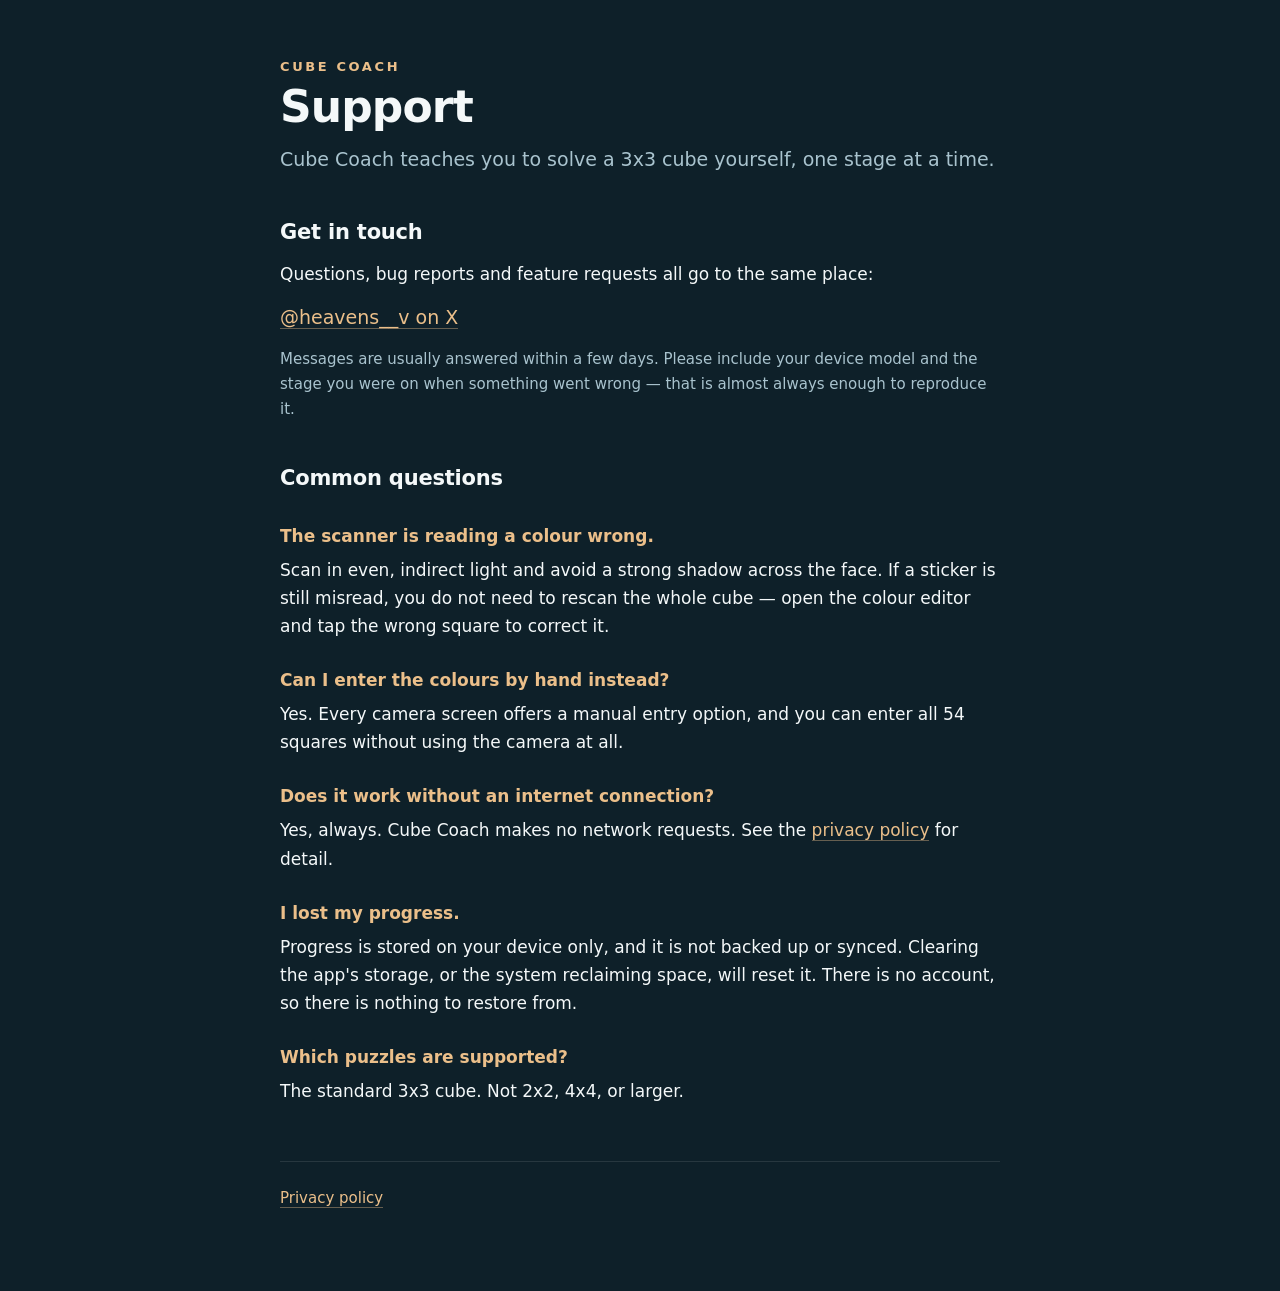
==== index.html @ 749befca "Add Cube Coach support and privacy pages Static site for the two URLs both app stores require. The p" ====
<!DOCTYPE html>
<html lang="en">
<head>
<meta charset="utf-8">
<meta name="viewport" content="width=device-width, initial-scale=1">
<title>Cube Coach — Support</title>
<link rel="stylesheet" href="style.css">
</head>
<body>
<main>
  <header>
    <p class="eyebrow">Cube Coach</p>
    <h1>Support</h1>
    <p class="lead">Cube Coach teaches you to solve a 3x3 cube yourself, one
    stage at a time.</p>
  </header>

  <section>
    <h2>Get in touch</h2>
    <p>Questions, bug reports and feature requests all go to the same place:</p>
    <p class="contact">
      <a href="https://x.com/heavens__v" rel="me noopener">@heavens__v on X</a>
    </p>
    <p class="muted">Messages are usually answered within a few days. Please
    include your device model and the stage you were on when something went
    wrong — that is almost always enough to reproduce it.</p>
  </section>

  <section>
    <h2>Common questions</h2>

    <h3>The scanner is reading a colour wrong.</h3>
    <p>Scan in even, indirect light and avoid a strong shadow across the face.
    If a sticker is still misread, you do not need to rescan the whole cube —
    open the colour editor and tap the wrong square to correct it.</p>

    <h3>Can I enter the colours by hand instead?</h3>
    <p>Yes. Every camera screen offers a manual entry option, and you can enter
    all 54 squares without using the camera at all.</p>

    <h3>Does it work without an internet connection?</h3>
    <p>Yes, always. Cube Coach makes no network requests. See the
    <a href="privacy.html">privacy policy</a> for detail.</p>

    <h3>I lost my progress.</h3>
    <p>Progress is stored on your device only, and it is not backed up or
    synced. Clearing the app's storage, or the system reclaiming space, will
    reset it. There is no account, so there is nothing to restore from.</p>

    <h3>Which puzzles are supported?</h3>
    <p>The standard 3x3 cube. Not 2x2, 4x4, or larger.</p>
  </section>

  <footer>
    <a href="privacy.html">Privacy policy</a>
  </footer>
</main>
</body>
</html>
---- style.css ----
:root {
  --ground: #0E2029;
  --raised: rgba(255, 255, 255, .05);
  --line: rgba(255, 255, 255, .1);
  --text: #F4F8F9;
  --muted: #A9C3CE;
  --sand: #EBBF8A;
  color-scheme: dark;
}

* { box-sizing: border-box; }

body {
  margin: 0;
  padding: 0 20px;
  background: var(--ground);
  color: var(--text);
  font: 400 17px/1.65 -apple-system, BlinkMacSystemFont, "Segoe UI", Roboto,
        system-ui, sans-serif;
  -webkit-font-smoothing: antialiased;
}

main {
  max-width: 720px;
  margin: 0 auto;
  padding: 56px 0 80px;
}

header { margin-bottom: 40px; }

.eyebrow {
  margin: 0 0 6px;
  font-size: 13px;
  font-weight: 700;
  letter-spacing: .2em;
  text-transform: uppercase;
  color: var(--sand);
}

h1 {
  margin: 0 0 12px;
  font-size: clamp(32px, 7vw, 44px);
  line-height: 1.1;
  letter-spacing: -.02em;
}

h2 {
  margin: 40px 0 10px;
  font-size: 21px;
  letter-spacing: -.01em;
}

h3 {
  margin: 26px 0 6px;
  font-size: 17px;
  color: var(--sand);
}

p { margin: 0 0 14px; }

.lead { font-size: 19px; color: var(--muted); }
.muted { color: var(--muted); font-size: 15px; }

.callout {
  margin: 28px 0 8px;
  padding: 20px 22px;
  background: rgba(235, 191, 138, .1);
  border: 1px solid rgba(235, 191, 138, .3);
  border-radius: 16px;
}
.callout p { margin: 0; }

.contact { font-size: 19px; }

code {
  padding: 2px 6px;
  background: var(--raised);
  border: 1px solid var(--line);
  border-radius: 6px;
  font-size: .88em;
}

a { color: var(--sand); text-decoration: none; border-bottom: 1px solid rgba(235, 191, 138, .4); }
a:hover { color: #F5D6AE; }

footer {
  margin-top: 56px;
  padding-top: 24px;
  border-top: 1px solid var(--line);
  font-size: 15px;
}

@media (prefers-reduced-motion: no-preference) {
  html { scroll-behavior: smooth; }
}
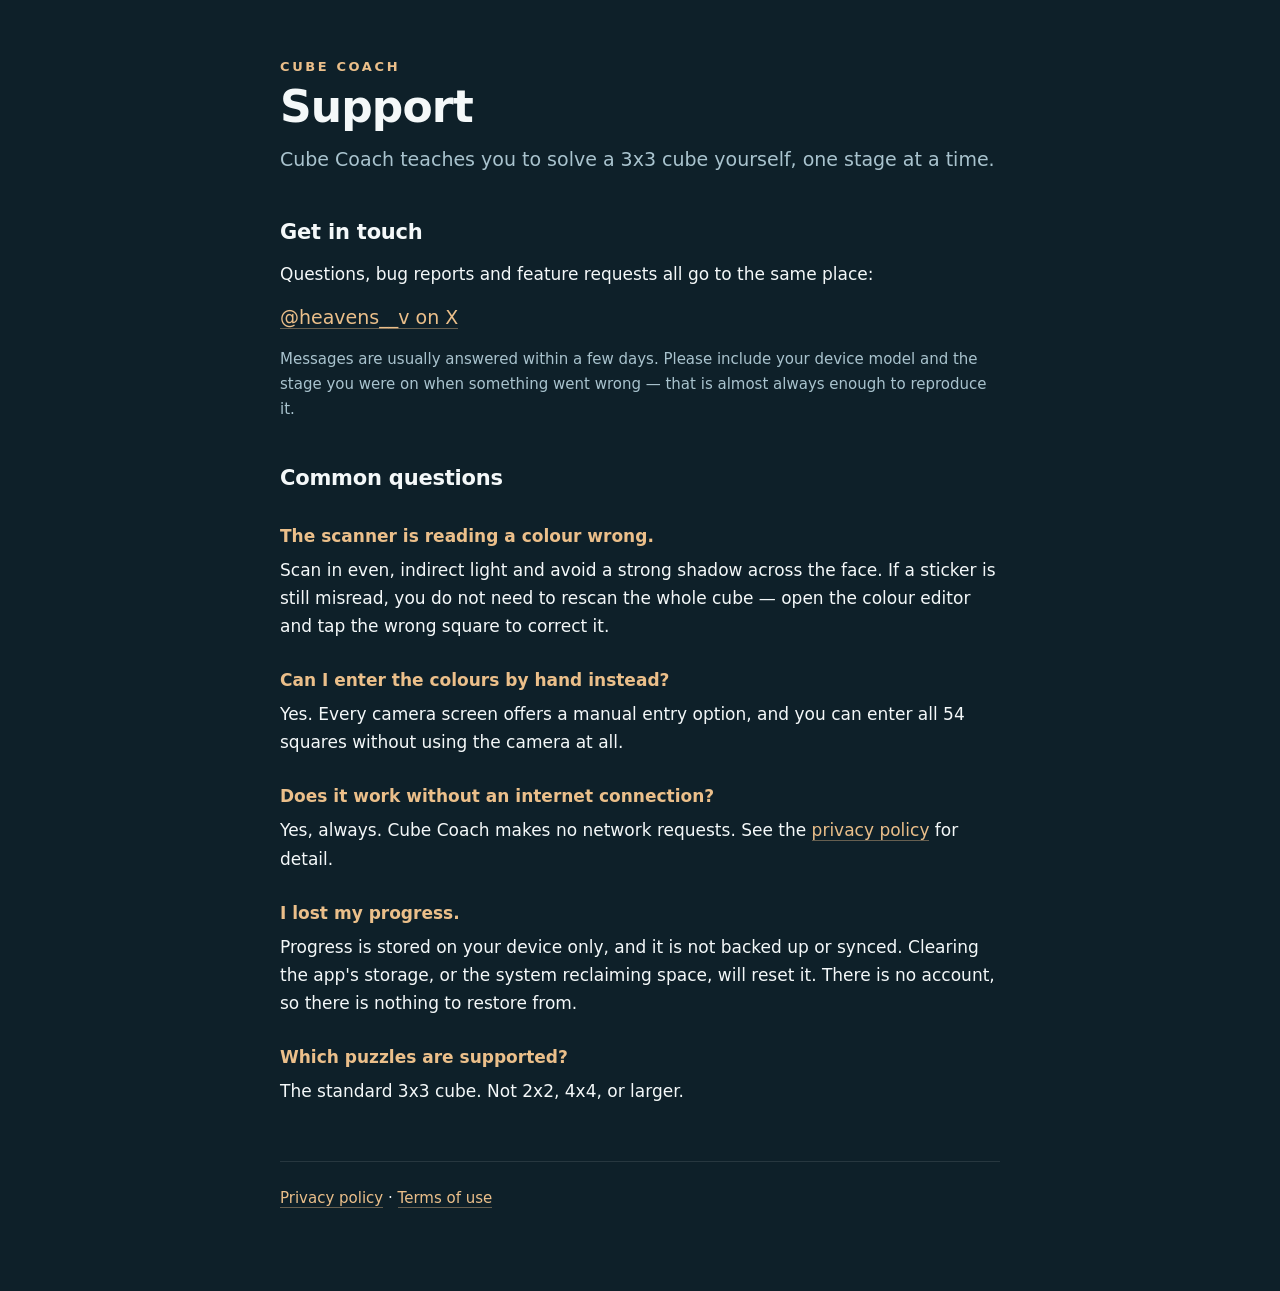
==== commit 3aadc56b: "Add a terms of use page and link it from the support and privacy pages Plain-language terms for the " ====
--- a/index.html
+++ b/index.html
@@ -52,7 +52,8 @@
   </section>
 
   <footer>
-    <a href="privacy.html">Privacy policy</a>
+    <a href="privacy.html">Privacy policy</a> ·
+    <a href="terms.html">Terms of use</a>
   </footer>
 </main>
 </body>
